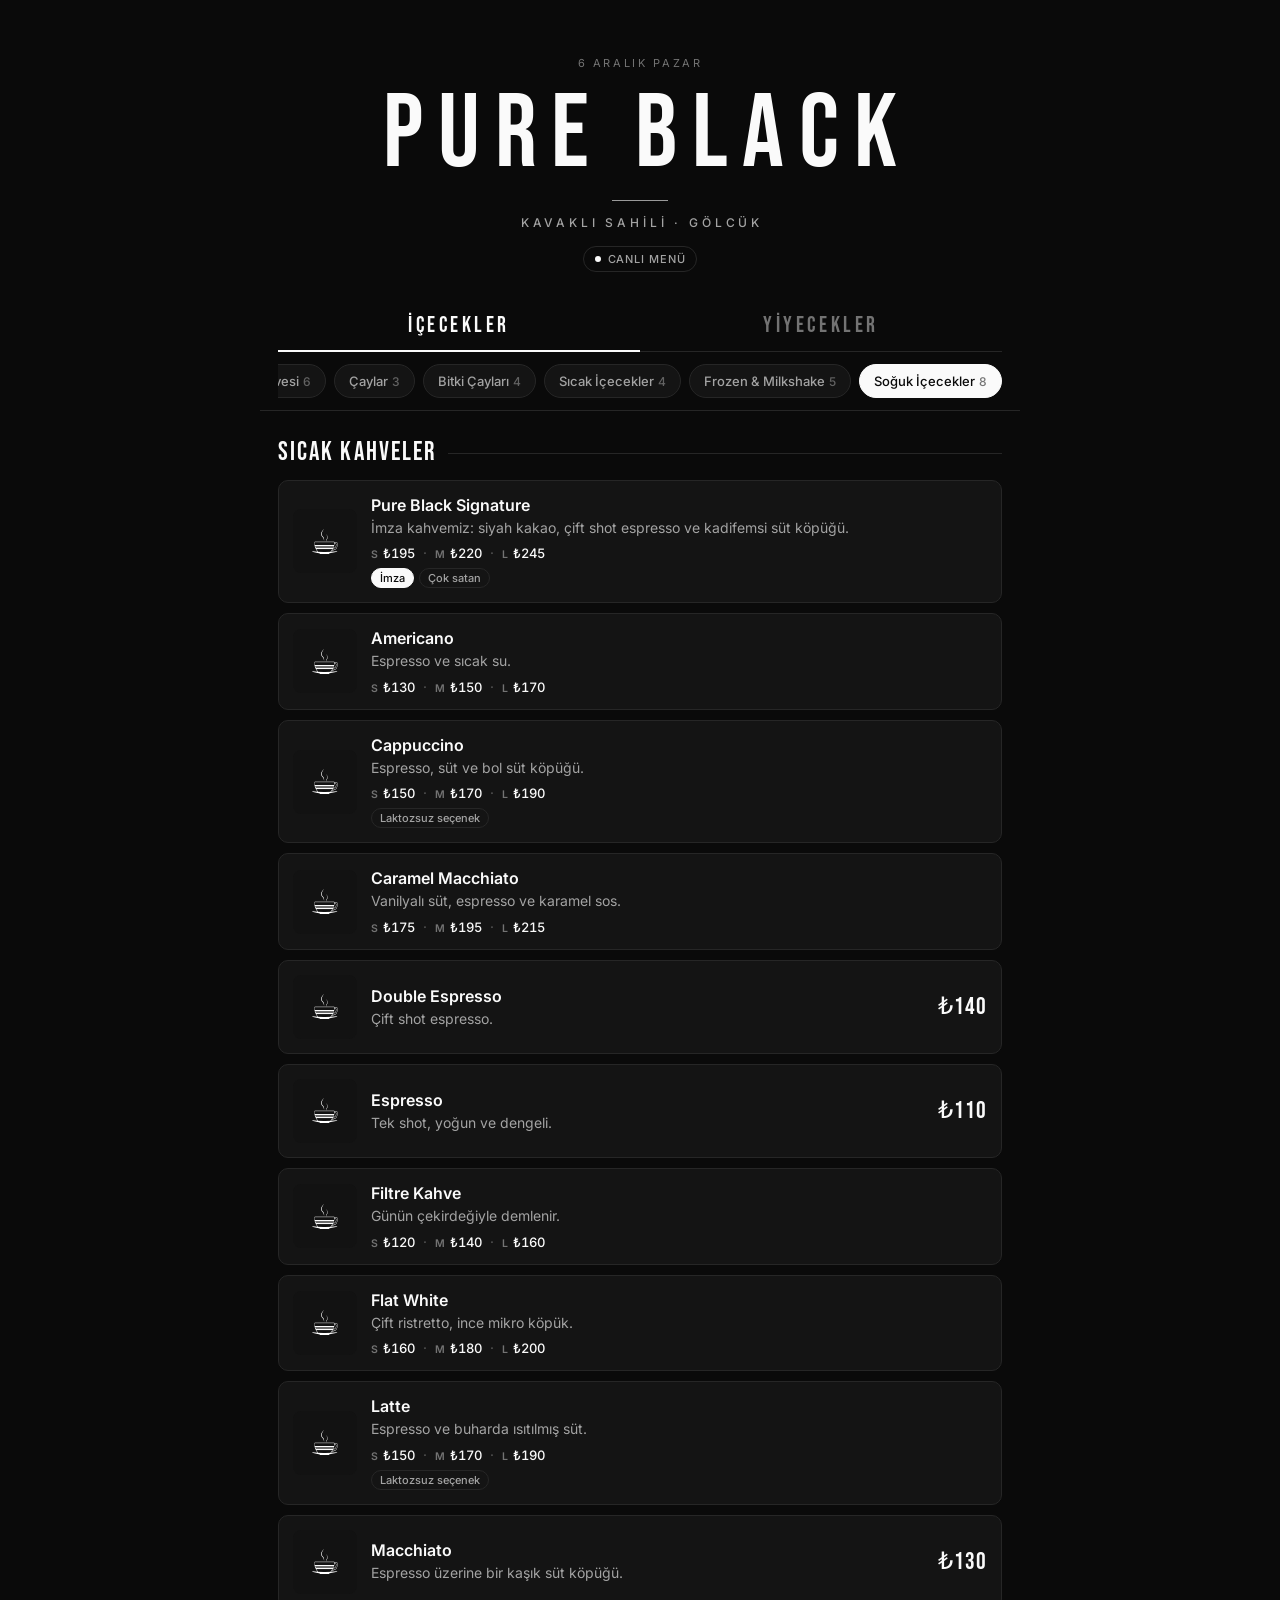
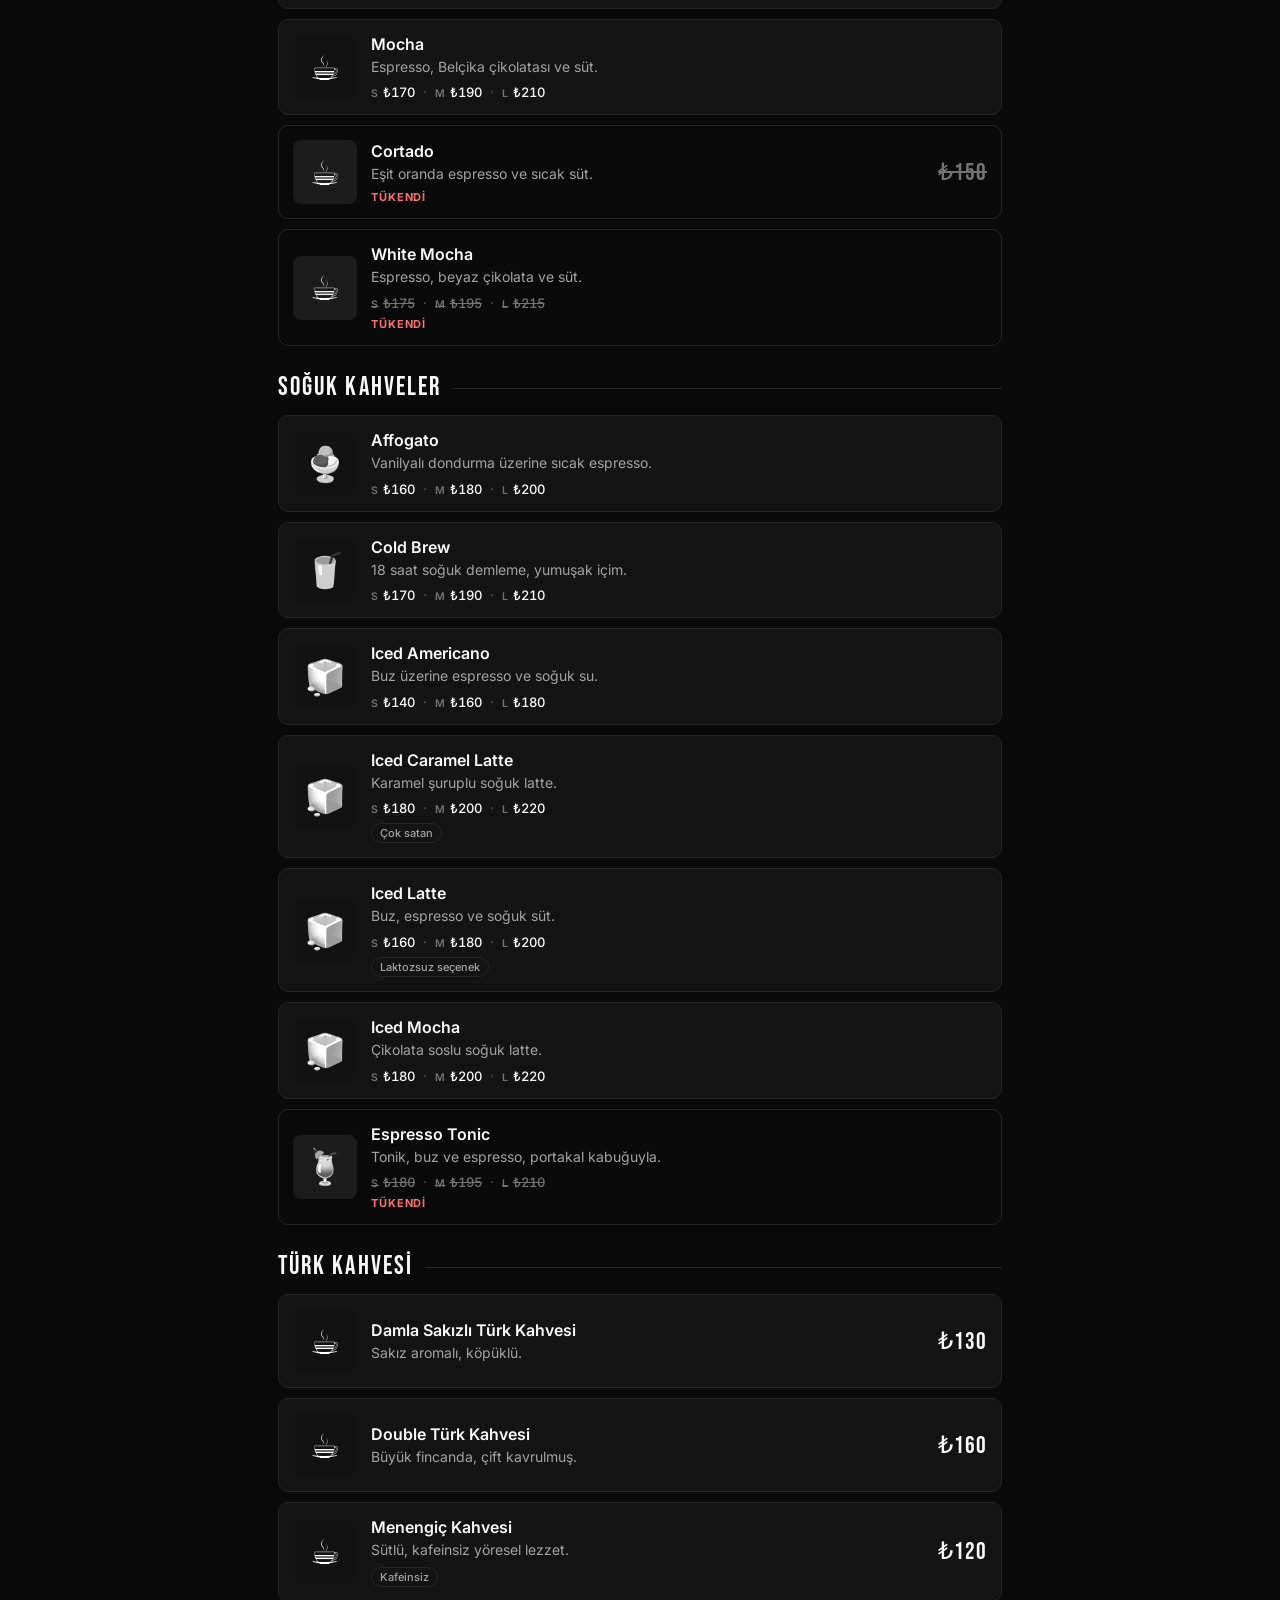
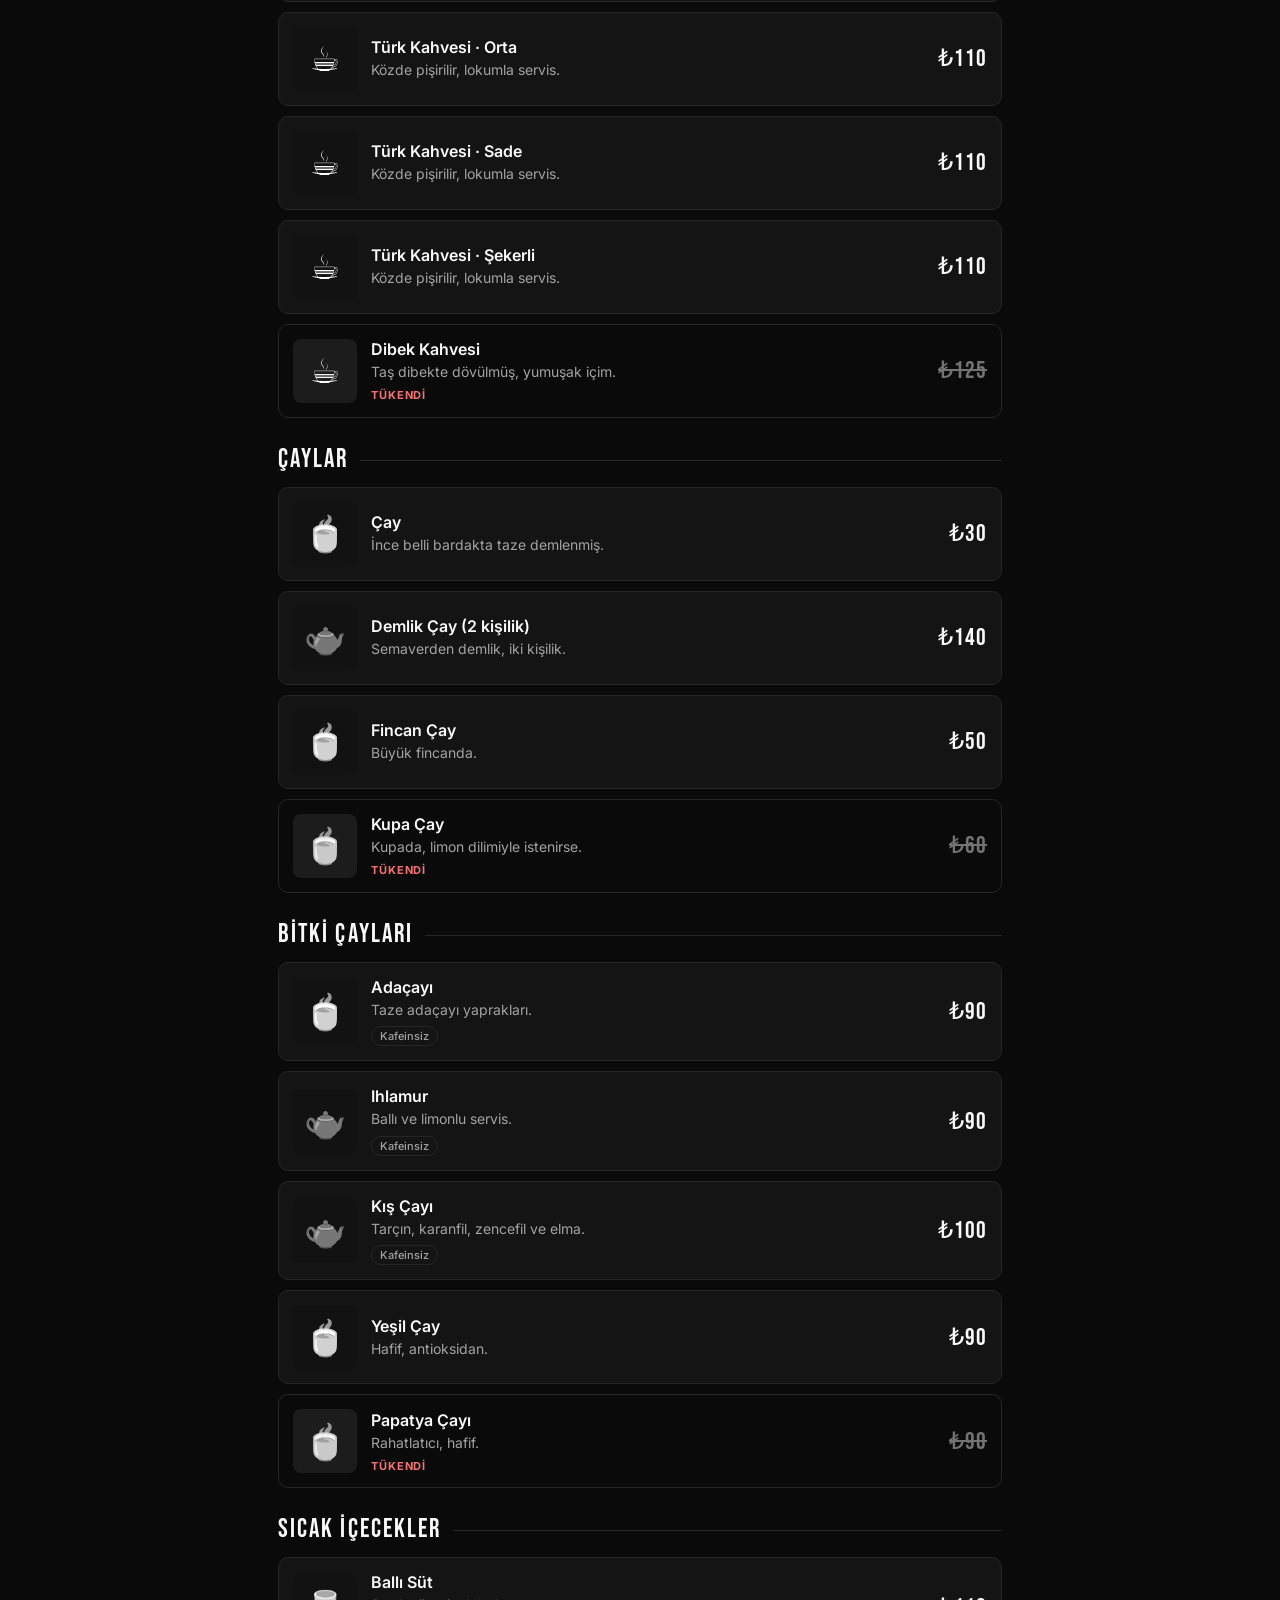
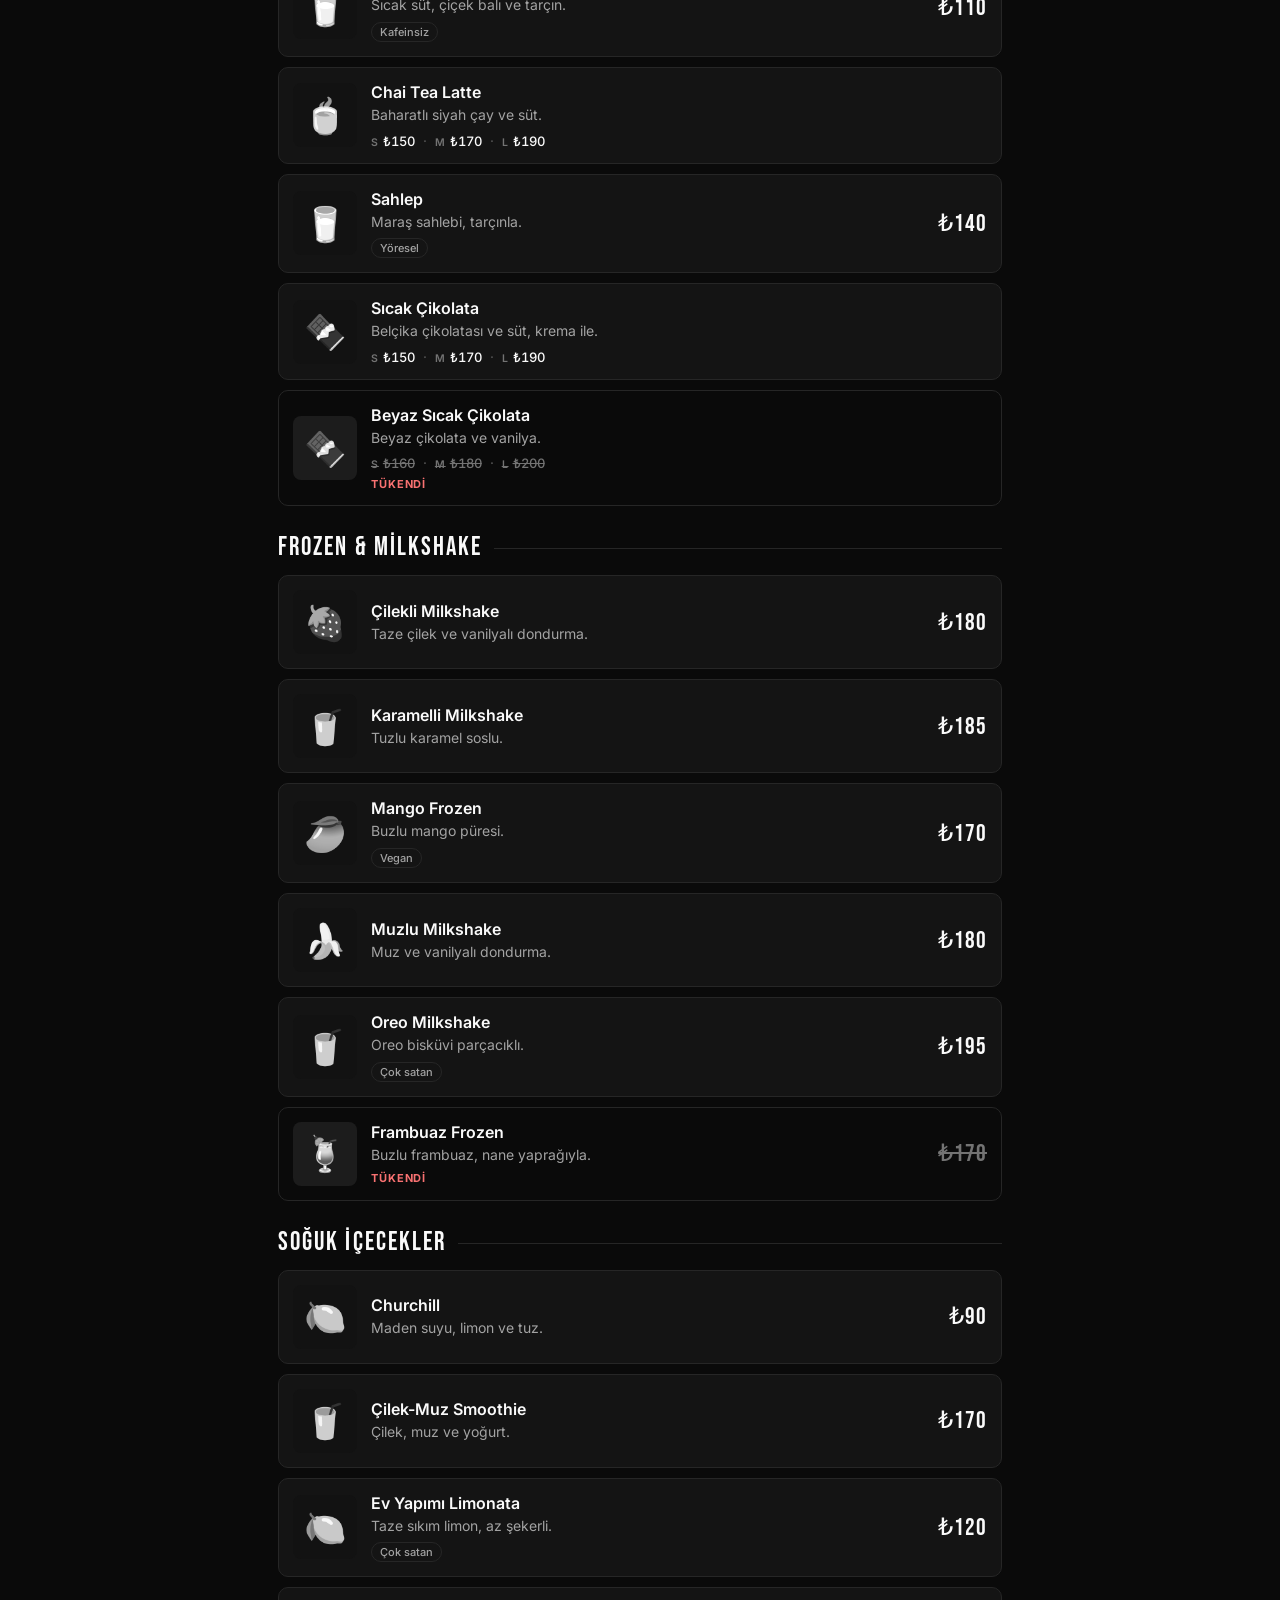
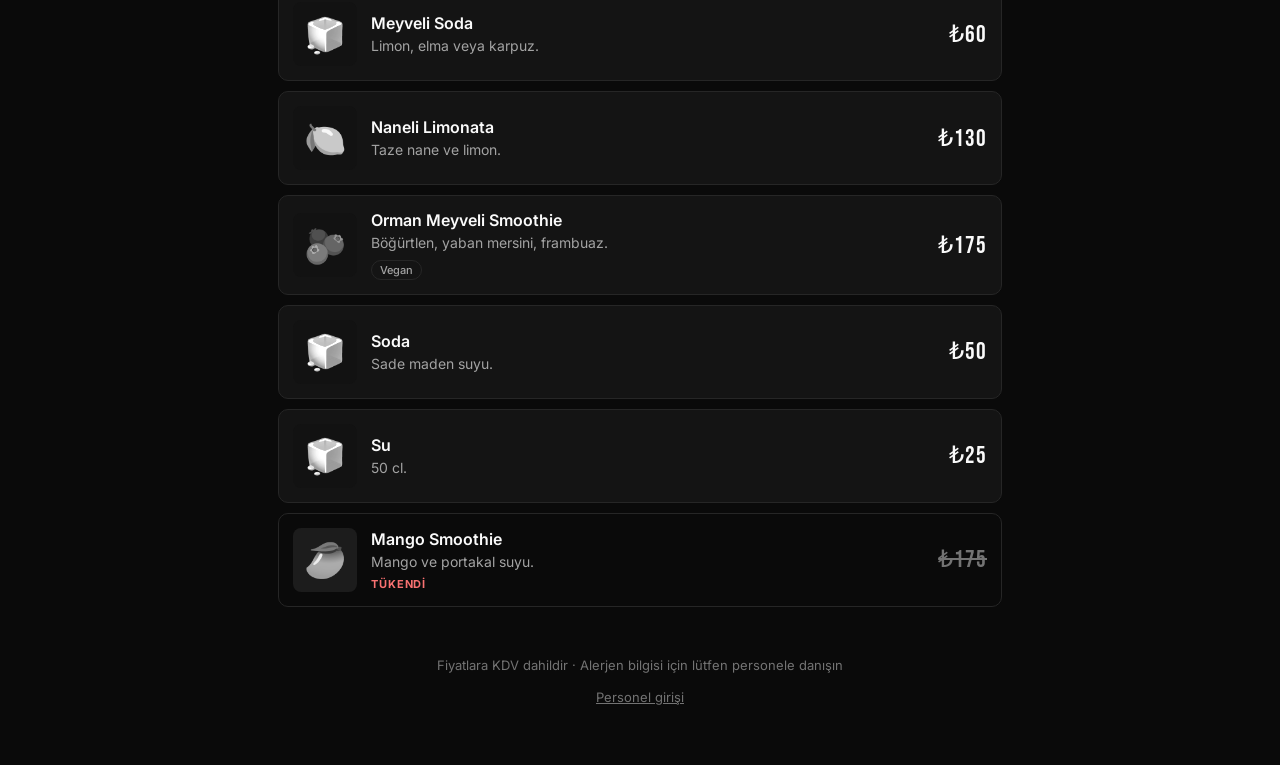
==== index.html @ 977929d8 "Pure Black canlı QR menü: içecek + yiyecek menüsü, sekme yönetimi - Pure Black (Kavaklı Sahili, Gölc" ====
<!DOCTYPE html>
<html lang="tr">
<head>
  <meta charset="UTF-8" />
  <meta name="viewport" content="width=device-width, initial-scale=1" />
  <meta name="theme-color" content="#0a0a0a" />
  <title>Pure Black · Menü</title>
  <link rel="icon" type="image/svg+xml" href="favicon.svg" />
  <link rel="stylesheet" href="css/style.css" />
</head>
<body class="theme-dark">
  <main class="menu-wrap">
    <header class="hero">
      <div class="date" id="date"></div>
      <h1 id="cafeName">…</h1>
      <div class="rule"></div>
      <p id="tagline"></p>
      <div class="live" id="live">Canlı menü</div>
    </header>

    <div class="menu-nav" id="menuNav">
      <div class="groups" id="groups" role="tablist"></div>
      <nav class="chips" id="chips" aria-label="Alt sekmeler"></nav>
    </div>
    <div id="menu"></div>

    <footer class="foot">
      Fiyatlara KDV dahildir · Alerjen bilgisi için lütfen personele danışın
      <br /><br /><a href="admin.html">Personel girişi</a>
    </footer>
  </main>

  <script type="module" src="js/menu.js"></script>
</body>
</html>
---- css/style.css ----
@import url("https://fonts.googleapis.com/css2?family=Bebas+Neue&family=Inter:wght@400;500;600;700&display=swap");

/* Açık tema (personel paneli varsayılanı) — yalnızca siyah, beyaz, gri */
:root {
  --bg: #ffffff;
  --surface: #ffffff;
  --surface-2: #f5f5f5;
  --hover: #fafafa;
  --text: #0a0a0a;
  --text-2: #525252;
  --muted: #737373;
  --line: #e5e5e5;
  --line-strong: #a3a3a3;
  --invert-bg: #0a0a0a;
  --invert-text: #ffffff;
  --invert-hover: #262626;
  --field-bg: #ffffff;
  /* Tek renk istisnası: aktif / pasif durumu */
  --ok: #15803d;
  --no: #b91c1c;
  --radius: 10px;
  --shadow: none;
  --display: "Bebas Neue", "Archivo Black", Impact, sans-serif;
  --sans: "Inter", system-ui, -apple-system, sans-serif;
}
/* Koyu tema (müşteri menüsü) */
.theme-dark {
  --bg: #0a0a0a;
  --surface: #141414;
  --surface-2: #1c1c1c;
  --hover: #1a1a1a;
  --text: #fafafa;
  --text-2: #a3a3a3;
  --muted: #737373;
  --line: #262626;
  --line-strong: #525252;
  --invert-bg: #fafafa;
  --invert-text: #0a0a0a;
  --invert-hover: #e5e5e5;
  --field-bg: #141414;
  --ok: #4ade80;
  --no: #f87171;
  color-scheme: dark;
}
* { box-sizing: border-box; }
html, body { margin: 0; }
body {
  font-family: var(--sans);
  background: var(--bg);
  color: var(--text);
  -webkit-font-smoothing: antialiased;
}
button, input, select, textarea { font: inherit; color: inherit; }
button { cursor: pointer; }
a { color: inherit; }
.hidden { display: none !important; }

/* ================================================================ */
/*  MÜŞTERİ MENÜSÜ                                                   */
/* ================================================================ */
.menu-wrap { max-width: 760px; margin: 0 auto; padding: 0 18px 60px; }

.hero { text-align: center; padding: 56px 0 26px; }
.hero .date { font-size: 11px; letter-spacing: .24em; text-transform: uppercase; color: var(--muted); }
.hero h1 {
  font-family: var(--display); font-weight: 400; text-transform: uppercase;
  font-size: clamp(56px, 16vw, 104px); line-height: .9; margin: 18px 0 0;
  letter-spacing: .14em; padding-left: .14em; /* harf aralığını ortala */
}
.hero .rule { width: 56px; height: 1px; background: var(--text); margin: 18px auto 14px; opacity: .6; }
.hero p {
  margin: 0; color: var(--text-2); text-transform: uppercase;
  font-size: 12px; font-weight: 500; letter-spacing: .32em; padding-left: .32em;
}
.live {
  display: inline-flex; align-items: center; gap: 7px; margin-top: 16px;
  font-size: 11px; font-weight: 500; color: var(--text-2); letter-spacing: .08em; text-transform: uppercase;
  border: 1px solid var(--line); padding: 5px 11px; border-radius: 99px;
}
.live::before {
  content: ""; width: 6px; height: 6px; border-radius: 50%; background: var(--text);
  animation: pulse 1.8s infinite;
}
@keyframes pulse { 0%,100% { opacity: 1 } 50% { opacity: .3 } }

/* Ana sekmeler + alt sekme çipleri (birlikte yapışkan) */
.menu-nav {
  position: sticky; top: 0; z-index: 5;
  margin: 0 -18px; padding: 0 18px;
  background: var(--bg); border-bottom: 1px solid var(--line);
}
.groups { display: grid; grid-auto-flow: column; grid-auto-columns: 1fr; border-bottom: 1px solid var(--line); }
.grp {
  background: none; border: 0; padding: 14px 0 11px; color: var(--muted);
  font-family: var(--display); font-size: 22px; letter-spacing: .16em; text-transform: uppercase;
  border-bottom: 2px solid transparent; margin-bottom: -1px; transition: color .15s, border-color .15s;
}
.grp:hover { color: var(--text-2); }
.grp.on { color: var(--text); border-bottom-color: var(--text); }
.chips {
  position: relative;
  display: flex; gap: 8px; overflow-x: auto; padding: 12px 0;
  scrollbar-width: none;
}
.chips::-webkit-scrollbar { display: none; }
.chip {
  flex: none; border: 1px solid var(--line); background: var(--surface); color: var(--text-2);
  padding: 8px 14px; border-radius: 99px; font-size: 13px; font-weight: 500; white-space: nowrap;
  transition: .15s;
}
.chip:hover { border-color: var(--line-strong); color: var(--text); }
.chip.on { background: var(--invert-bg); color: var(--invert-text); border-color: var(--invert-bg); }
.chip .n { opacity: .55; margin-left: 4px; font-size: 12px; }

.section { margin-top: 26px; }
.section h2 {
  font-family: var(--display); font-weight: 400; font-size: 26px; margin: 0 0 12px;
  letter-spacing: .08em; text-transform: uppercase;
  display: flex; align-items: baseline; gap: 12px;
}
.section h2::after { content: ""; flex: 1; border-bottom: 1px solid var(--line); transform: translateY(-6px); }

.card {
  display: grid; grid-template-columns: 64px 1fr auto; gap: 14px; align-items: center;
  background: var(--surface); border: 1px solid var(--line); border-radius: var(--radius);
  padding: 14px; margin-bottom: 10px; box-shadow: var(--shadow);
  animation: rise .35s ease both;
}
@keyframes rise { from { opacity: 0; transform: translateY(6px) } to { opacity: 1; transform: none } }
.thumb {
  width: 64px; height: 64px; border-radius: 8px; background: var(--surface-2);
  display: grid; place-items: center; font-size: 34px; overflow: hidden;
}
.thumb img { width: 100%; height: 100%; object-fit: cover; }
/* Emojiler tek renk; fotoğraflar renkli kalır */
.thumb:not(:has(img)) { filter: grayscale(1) contrast(1.1); }
.card h3 { margin: 0 0 3px; font-size: 16px; font-weight: 600; }
.card p { margin: 0; color: var(--text-2); font-size: 14px; line-height: 1.4; }
.sizes {
  display: flex; flex-wrap: wrap; align-items: baseline; gap: 4px 8px; margin-top: 8px;
  font-size: 13px; font-weight: 500; font-variant-numeric: tabular-nums; color: var(--text);
}
.sizes b { font-weight: 600; font-size: 10.5px; letter-spacing: .08em; color: var(--muted); margin-right: 4px; }
.sizes i { font-style: normal; color: var(--line-strong); }
.card.has-sizes { grid-template-columns: 64px 1fr; }
.card.out .sizes span { text-decoration: line-through; color: var(--muted); }
.price { font-family: var(--display); font-weight: 400; font-size: 24px; letter-spacing: .04em; white-space: nowrap; }
.tags { display: flex; flex-wrap: wrap; gap: 5px; margin-top: 7px; }
.tag {
  font-size: 11px; font-weight: 500; padding: 2px 8px; border-radius: 99px;
  border: 1px solid var(--line); color: var(--text-2);
}
.tag.new { background: var(--invert-bg); color: var(--invert-text); border-color: var(--invert-bg); }
.tag.fresh { border-color: var(--line-strong); color: var(--text); }

.card.out { opacity: .5; box-shadow: none; background: transparent; }
.card.out .thumb { filter: grayscale(1); }
.card.out .price { text-decoration: line-through; color: var(--muted); }
.soldout {
  font-size: 11px; font-weight: 700; letter-spacing: .08em; text-transform: uppercase;
  color: var(--no); margin-top: 6px;
}

.empty { text-align: center; color: var(--muted); padding: 60px 0; }
.empty .big { font-size: 48px; }
.foot { text-align: center; margin-top: 50px; font-size: 13px; color: var(--muted); }
.foot a { color: var(--muted); }

.flash { animation: flash 1.2s ease; }
@keyframes flash { 0% { box-shadow: 0 0 0 2px var(--text) } 100% { box-shadow: 0 0 0 2px transparent } }

/* ================================================================ */
/*  PERSONEL PANELİ                                                  */
/* ================================================================ */
.admin { max-width: 1040px; margin: 0 auto; padding: 0 20px 80px; }

.topbar {
  display: flex; align-items: center; gap: 12px; padding: 18px 0; flex-wrap: wrap;
}
.topbar .brand { font-family: var(--display); font-weight: 400; font-size: 28px; letter-spacing: .1em; text-transform: uppercase; line-height: 1; }
.topbar .sub { color: var(--muted); font-size: 13px; }
.topbar .sp { flex: 1; }
.mode {
  font-size: 11px; font-weight: 700; letter-spacing: .06em; text-transform: uppercase;
  padding: 4px 9px; border-radius: 6px; background: var(--surface-2); color: var(--text-2); border: 1px solid var(--line);
}
.mode.live { background: var(--invert-bg); color: var(--invert-text); border-color: var(--invert-bg); }

.btn {
  border: 1px solid var(--line); background: var(--surface); border-radius: 8px;
  padding: 9px 14px; font-weight: 500; font-size: 14px; display: inline-flex; align-items: center; gap: 6px;
  text-decoration: none; transition: .15s; white-space: nowrap;
}
.btn:hover { border-color: var(--text); }
.btn.primary { background: var(--invert-bg); color: var(--invert-text); border-color: var(--invert-bg); }
.btn.primary:hover { background: var(--invert-hover); border-color: var(--invert-hover); }
.btn.danger { color: var(--no); }
.btn.danger:hover { border-color: var(--no); }
.btn.ghost { border-color: transparent; background: transparent; }
.btn.sm { padding: 6px 10px; font-size: 13px; }

.stats { display: grid; grid-template-columns: repeat(4, 1fr); gap: 12px; margin: 6px 0 18px; }
.stat { background: var(--surface); border: 1px solid var(--line); border-radius: var(--radius); padding: 14px 16px; }
.stat .v { font-family: var(--display); font-size: 40px; font-weight: 400; line-height: 1; letter-spacing: .02em; }
.stat .l { color: var(--muted); font-size: 13px; }
.stat.g .v { color: var(--ok); }
.stat.a .v { color: var(--no); }

.toolbar { display: flex; gap: 10px; flex-wrap: wrap; align-items: center; margin-bottom: 10px; }
.search {
  flex: 1; min-width: 200px; border: 1px solid var(--line); background: var(--field-bg);
  border-radius: 8px; padding: 9px 12px;
}
.search:focus, .field input:focus, .field select:focus, .field textarea:focus { outline: 2px solid var(--text); outline-offset: -1px; }
.seg { display: inline-flex; border: 1px solid var(--line); border-radius: 8px; overflow: hidden; background: var(--surface); }
.seg button { border: 0; background: none; padding: 8px 12px; font-size: 14px; }
.seg button.on { background: var(--invert-bg); color: var(--invert-text); }

.cat-filter { display: flex; gap: 6px; align-items: center; overflow-x: auto; padding: 4px 0 12px; scrollbar-width: none; }
.chip-group {
  flex: none; margin-left: 10px; padding-left: 12px; border-left: 1px solid var(--line);
  font-size: 10.5px; font-weight: 700; letter-spacing: .1em; text-transform: uppercase; color: var(--muted);
}
.chip.is-hidden { border-style: dashed; color: var(--muted); }

.list { background: var(--surface); border: 1px solid var(--line); border-radius: var(--radius); overflow: hidden; }
.group-h {
  display: flex; align-items: center; gap: 10px; padding: 10px 16px;
  background: var(--surface-2); border-bottom: 1px solid var(--line);
  font-size: 12px; font-weight: 700; color: var(--text); text-transform: uppercase; letter-spacing: .05em;
}
.group-h .gh-name { flex: 1; min-width: 0; }
.group-h .gh-count { font-weight: 400; white-space: nowrap; }
.group-h .sp { display: none; }
.group-h button { font-size: 12px; text-transform: none; letter-spacing: 0; }
.row {
  display: grid; grid-template-columns: 44px 1fr 90px 64px auto; gap: 14px; align-items: center;
  padding: 10px 16px; border-bottom: 1px solid var(--line); transition: background .2s;
}
.row:last-child { border-bottom: 0; }
.row:hover { background: var(--hover); }
.row.off .info, .row.off .thumb, .row.off .rp { opacity: .45; }
.row .thumb { width: 44px; height: 44px; font-size: 24px; border-radius: 10px; }
.row .name { font-weight: 600; }
.row .meta { font-size: 12.5px; color: var(--muted); }
.row .rp { font-weight: 600; font-variant-numeric: tabular-nums; text-align: right; }
.row .acts { display: flex; gap: 2px; }

/* iOS tarzı anahtar */
.switch { position: relative; width: 52px; height: 30px; flex: none; }
.switch input { opacity: 0; width: 0; height: 0; position: absolute; }
.switch span {
  position: absolute; inset: 0; background: #d4d4d4; border-radius: 99px; transition: .2s; cursor: pointer;
}
.switch span::before {
  content: ""; position: absolute; width: 24px; height: 24px; left: 3px; top: 3px;
  background: #fff; border-radius: 50%; transition: .2s; box-shadow: 0 1px 3px rgba(0,0,0,.2);
}
.switch input:checked + span { background: var(--invert-bg); }
.switch input:checked + span::before { transform: translateX(22px); }
.switch input:focus-visible + span { outline: 2px solid var(--text); outline-offset: 2px; }

/* Modal */
.backdrop {
  position: fixed; inset: 0; background: rgba(0,0,0,.5); z-index: 50;
  display: grid; place-items: center; padding: 16px; animation: fade .15s;
}
@keyframes fade { from { opacity: 0 } }
.modal {
  background: var(--surface); border-radius: 14px; width: 100%; max-width: 520px;
  max-height: 92vh; overflow: auto; padding: 22px; box-shadow: 0 20px 60px rgba(0,0,0,.25);
}
.modal h3 { font-family: var(--display); font-weight: 400; font-size: 30px; letter-spacing: .06em; text-transform: uppercase; margin: 0 0 16px; }
.modal.wide { max-width: 640px; }
.modal-sub { margin: -10px 0 16px; color: var(--muted); font-size: 13px; }

/* Sekmeler yönetimi */
.tab-list { border: 1px solid var(--line); border-radius: var(--radius); overflow: hidden; }
.tab-group-h {
  display: flex; justify-content: space-between; align-items: center; padding: 8px 12px;
  background: var(--surface-2); border-bottom: 1px solid var(--line);
  font-size: 11px; font-weight: 700; letter-spacing: .1em; text-transform: uppercase;
}
.tab-group-h span { font-weight: 500; letter-spacing: 0; text-transform: none; color: var(--muted); }
.tab-group-h.drop-before { box-shadow: inset 0 -2px 0 var(--text); }
.tab-empty { padding: 14px 12px; font-size: 13px; color: var(--muted); border-bottom: 1px solid var(--line); }
.tab-wrap { border-bottom: 1px solid var(--line); }
.tab-list > .tab-wrap:last-child, .tab-list > .tab-empty:last-child { border-bottom: 0; }
.tab-row { display: flex; align-items: center; gap: 10px; padding: 8px 10px 8px 12px; background: var(--surface); }
.tab-row[draggable="true"] { cursor: grab; }
.tab-row.dragging { opacity: .4; }
.tab-row.drop-before { box-shadow: inset 0 2px 0 var(--text); }
.tab-row.drop-after { box-shadow: inset 0 -2px 0 var(--text); }
.tab-row .grip { color: var(--line-strong); font-size: 12px; letter-spacing: -2px; user-select: none; }
.tab-name { flex: 1; min-width: 0; font-size: 14px; display: flex; align-items: center; gap: 6px; flex-wrap: wrap; }
.tab-name .cnt { color: var(--muted); }
.tab-row.is-hidden .tab-name b, .tab-row.is-hidden .cnt { color: var(--muted); }
.tab-name .ren { flex: 1; min-width: 120px; border: 1px solid var(--text); border-radius: 6px; padding: 6px 8px; background: var(--field-bg); }
.tab-row select { border: 1px solid var(--line); border-radius: 6px; padding: 5px 6px; font-size: 12.5px; background: var(--field-bg); }
.tab-acts { display: flex; gap: 2px; }
.ib {
  width: 30px; height: 30px; border-radius: 6px; border: 1px solid transparent; background: none;
  display: grid; place-items: center; font-size: 14px; color: var(--text);
}
.ib:hover:not(:disabled) { border-color: var(--line); background: var(--surface-2); }
.ib:disabled { opacity: .25; cursor: default; }
.ib.emo { filter: grayscale(1); }
.ib.off { opacity: .35; }
.badge {
  display: inline-block; font-size: 10px; font-weight: 700; letter-spacing: .06em; text-transform: uppercase;
  padding: 1px 6px; border-radius: 4px; border: 1px solid var(--line-strong); color: var(--text-2);
}
.del-panel { padding: 12px 14px 14px 36px; background: var(--surface-2); border-top: 1px dashed var(--line); font-size: 13.5px; }
.del-q { margin-bottom: 8px; }
.radio { display: flex; align-items: center; gap: 8px; flex-wrap: wrap; margin: 6px 0; cursor: pointer; }
.radio.disabled { opacity: .45; cursor: default; }
.radio input { accent-color: var(--text); margin: 0; }
.radio select { border: 1px solid var(--line); border-radius: 6px; padding: 5px 6px; background: var(--field-bg); }
.del-acts { display: flex; gap: 8px; justify-content: flex-end; margin-top: 10px; }
.btn.danger-solid { background: var(--no); border-color: var(--no); color: #fff; }
.btn.danger-solid:hover { filter: brightness(.9); }
.tab-new { display: flex; gap: 8px; margin-top: 12px; }
.tab-new input { flex: 1; border: 1px dashed var(--line-strong); border-radius: 8px; padding: 10px 12px; background: var(--field-bg); }
.tab-new input:focus { outline: 2px solid var(--text); outline-offset: -1px; border-style: solid; }
.tab-new select { border: 1px solid var(--line); border-radius: 8px; padding: 0 8px; background: var(--field-bg); }
.field { display: block; margin-bottom: 12px; }
.field > span { display: block; font-size: 13px; font-weight: 500; color: var(--text-2); margin-bottom: 5px; }
.field input, .field select, .field textarea {
  width: 100%; border: 1px solid var(--line); background: var(--field-bg); border-radius: 8px; padding: 10px 12px;
}
.field textarea { resize: vertical; min-height: 64px; }
.grid2 { display: grid; grid-template-columns: 1fr 1fr; gap: 12px; }
.grid3 { display: grid; grid-template-columns: repeat(3, 1fr); gap: 10px; }
.field.disabled { opacity: .4; }
.emojis { display: flex; flex-wrap: wrap; gap: 6px; }
.emojis button {
  width: 38px; height: 38px; border-radius: 10px; border: 1px solid var(--line); background: var(--surface); font-size: 20px;
  filter: grayscale(1) contrast(1.1);
}
.emojis button.on { border-color: var(--text); background: var(--surface-2); box-shadow: inset 0 0 0 1px var(--text); }
.checks { display: flex; flex-wrap: wrap; gap: 6px; }
.checks label {
  font-size: 13px; border: 1px solid var(--line); border-radius: 99px; padding: 5px 11px; cursor: pointer; background: var(--surface);
}
.checks input { display: none; }
.checks label:has(input:checked) { background: var(--invert-bg); color: var(--invert-text); border-color: var(--invert-bg); }
.inline { display: flex; align-items: center; gap: 10px; font-size: 14px; margin: 8px 0 14px; }
.modal .actions { display: flex; gap: 8px; justify-content: flex-end; margin-top: 18px; }

/* Giriş */
.login {
  max-width: 380px; margin: 12vh auto; background: var(--surface); border: 1px solid var(--line);
  border-radius: 14px; padding: 32px 28px; text-align: center;
}
.logo-mark {
  width: 56px; height: 56px; margin: 0 auto 6px; display: grid; place-items: center;
  background: #000; color: #fff; font-family: var(--display); font-size: 28px; letter-spacing: .02em; padding-top: 3px;
}
.login h1 { font-family: var(--display); font-weight: 400; font-size: 34px; letter-spacing: .08em; text-transform: uppercase; margin: 10px 0 4px; }
.login p { color: var(--muted); margin: 0 0 18px; font-size: 14px; }
.login .field { text-align: left; }
.login .btn { width: 100%; justify-content: center; padding: 12px; }
.err { color: var(--no); font-size: 13px; min-height: 18px; margin: 6px 0; }
.hint { font-size: 12px; color: var(--muted); margin-top: 12px; }

/* Toast */
.toasts { position: fixed; bottom: 20px; left: 50%; transform: translateX(-50%); z-index: 60; display: grid; gap: 8px; }
.toast {
  background: var(--invert-bg); color: var(--invert-text); padding: 10px 16px; border-radius: 8px; font-size: 14px;
  box-shadow: 0 8px 24px rgba(0,0,0,.2); animation: rise .2s; display: flex; gap: 12px; align-items: center;
}
.toast button { background: none; border: 0; color: inherit; font-weight: 700; text-decoration: underline; text-underline-offset: 3px; padding: 0; }

.qr { text-align: center; }
.qr img { width: 220px; height: 220px; border-radius: 8px; background: #fff; padding: 10px; border: 1px solid var(--line); }
.qr code { display: block; margin-top: 10px; font-size: 12px; word-break: break-all; color: var(--text-2); }

@media (max-width: 720px) {
  .tab-row { flex-wrap: wrap; }
  .tab-name { flex-basis: calc(100% - 40px); }
  .tab-row select { margin-left: auto; }
  .del-panel { padding-left: 14px; }
  .stats { grid-template-columns: repeat(2, 1fr); }
  .row { grid-template-columns: 40px 1fr auto; gap: 10px; }
  .row .rp { display: none; }
  .row .acts { grid-column: 2 / 4; justify-content: flex-start; margin-top: -4px; }
  .row .switch { grid-column: 3; grid-row: 1; }
  .card { grid-template-columns: 54px 1fr auto; gap: 12px; }
  .card.has-sizes { grid-template-columns: 54px 1fr; }
  .thumb { width: 54px; height: 54px; font-size: 28px; }
}

/* ================================================================ */
/*  SUNUM EKRANI                                                     */
/* ================================================================ */
.present { display: grid; grid-template-columns: 1fr 420px; height: 100vh; gap: 0; }
.present .pane { position: relative; height: 100vh; }
.present-body { background: #0a0a0a; }
.present iframe { border: 0; width: 100%; height: 100%; background: #fff; }
.present .left { border-right: 1px solid #262626; }
.present .right { display: grid; place-items: center; background: #0a0a0a; }
.present .right iframe { background: #0a0a0a; }
.phone {
  width: 360px; height: min(760px, 88vh); border-radius: 44px; background: #000; padding: 10px;
  border: 1px solid #3f3f3f; box-shadow: 0 0 0 4px #141414, 0 30px 80px rgba(0,0,0,.6);
}
.phone iframe { border-radius: 34px; }
.present .label {
  position: absolute; top: 12px; left: 50%; transform: translateX(-50%); z-index: 2;
  font-size: 11px; font-weight: 700; letter-spacing: .1em; text-transform: uppercase;
  background: #0a0a0a; color: #fafafa; padding: 4px 10px; border-radius: 99px;
}
.present .right .label { background: #fafafa; color: #0a0a0a; }
/* Sol panelin etiketi kendi şeridinde: panelin üst çubuğunu örtmesin */
.present .left { padding-top: 36px; background: #0a0a0a; }
.present .left .label { top: 8px; background: #fafafa; color: #0a0a0a; }
@media (max-width: 900px) { .present { grid-template-columns: 1fr; height: auto; } .present .pane { height: 90vh; } }

@media print {
  body * { visibility: hidden; }
  .qr, .qr * { visibility: visible; }
  .qr { position: fixed; inset: 0; display: grid; place-content: center; }
}
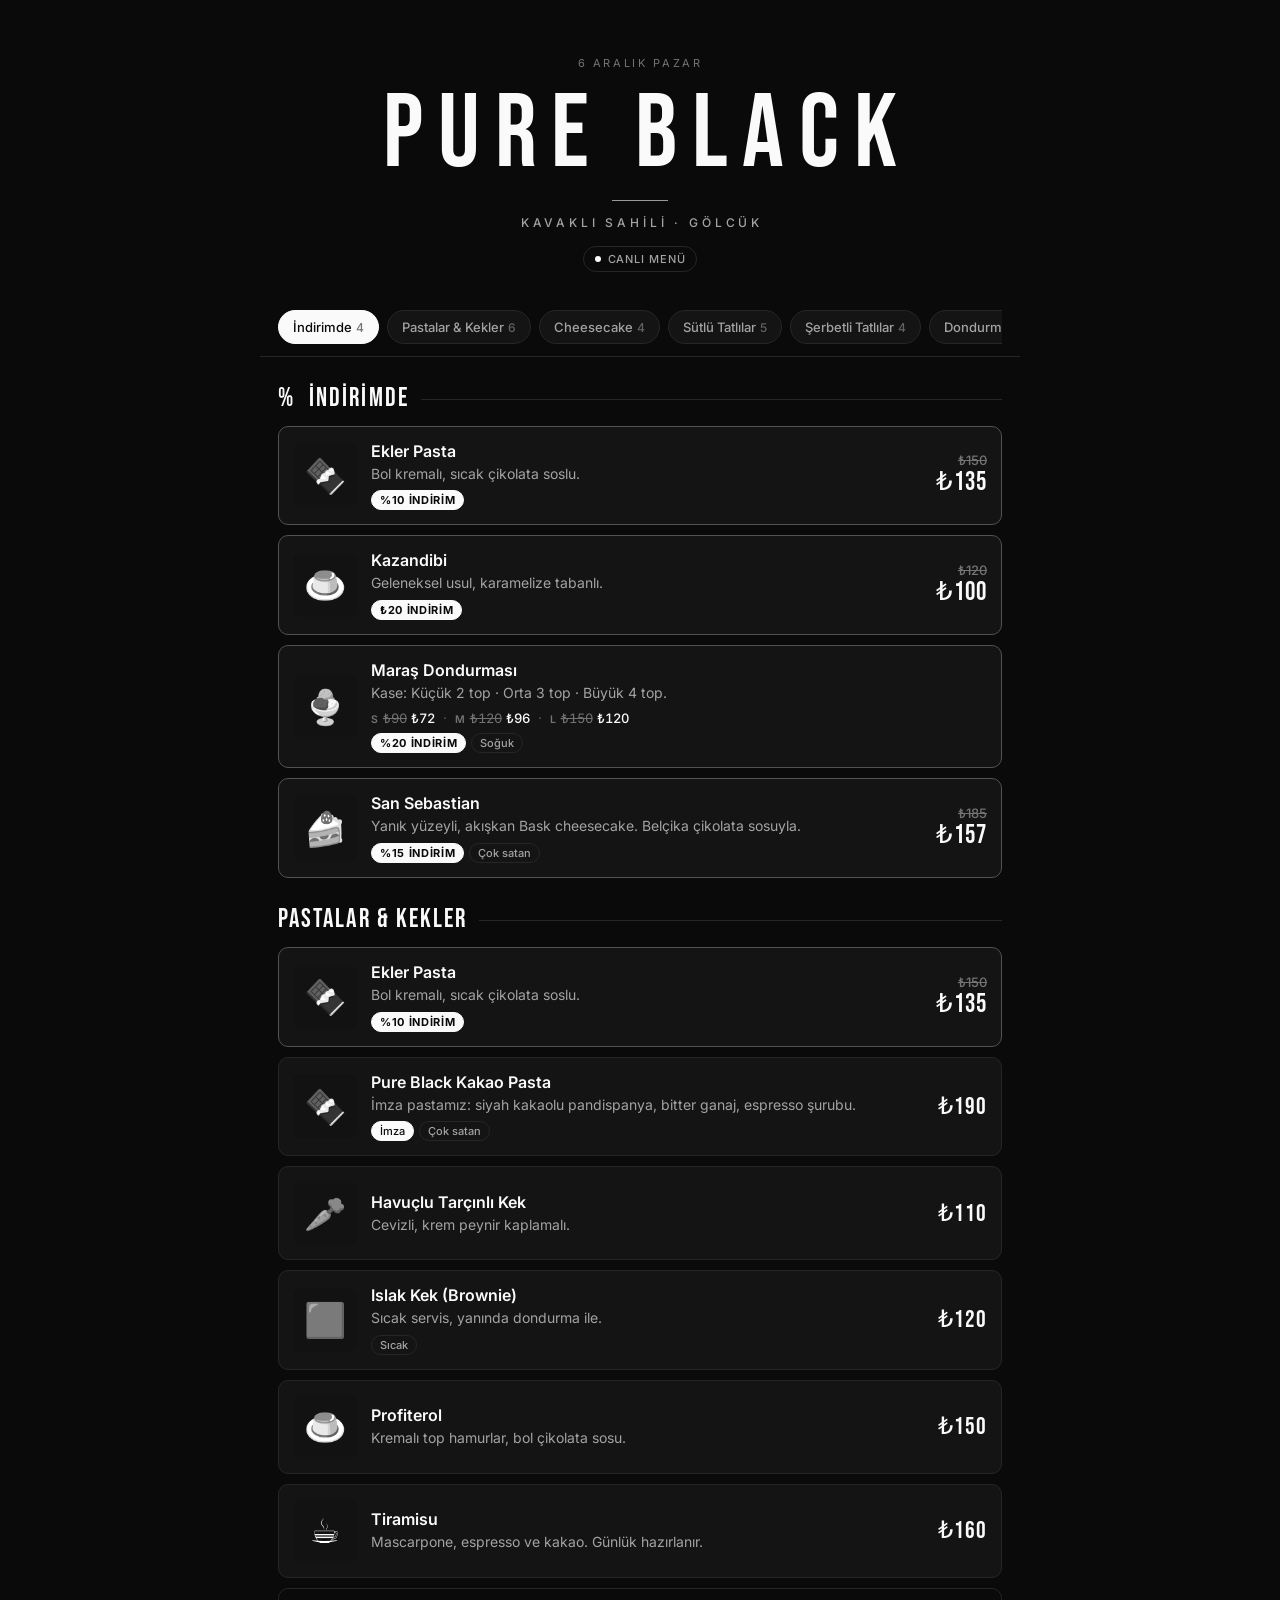
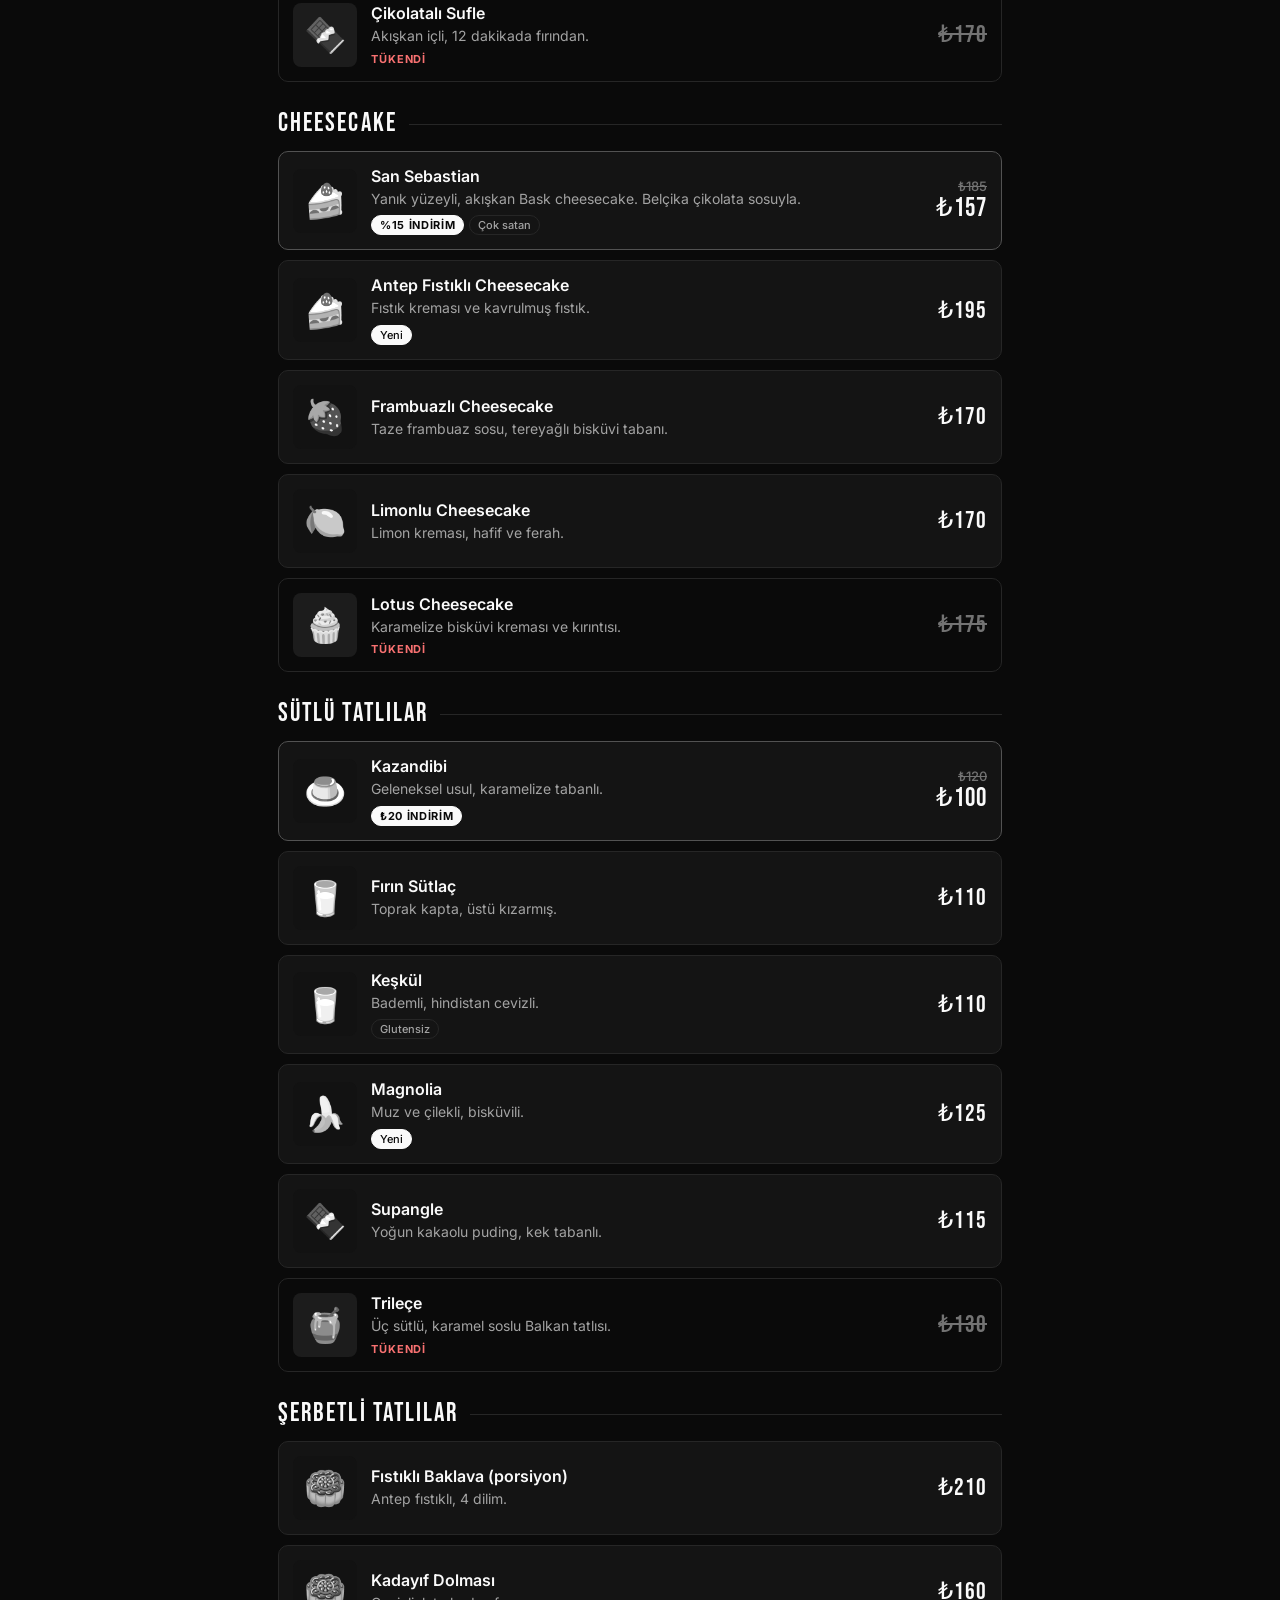
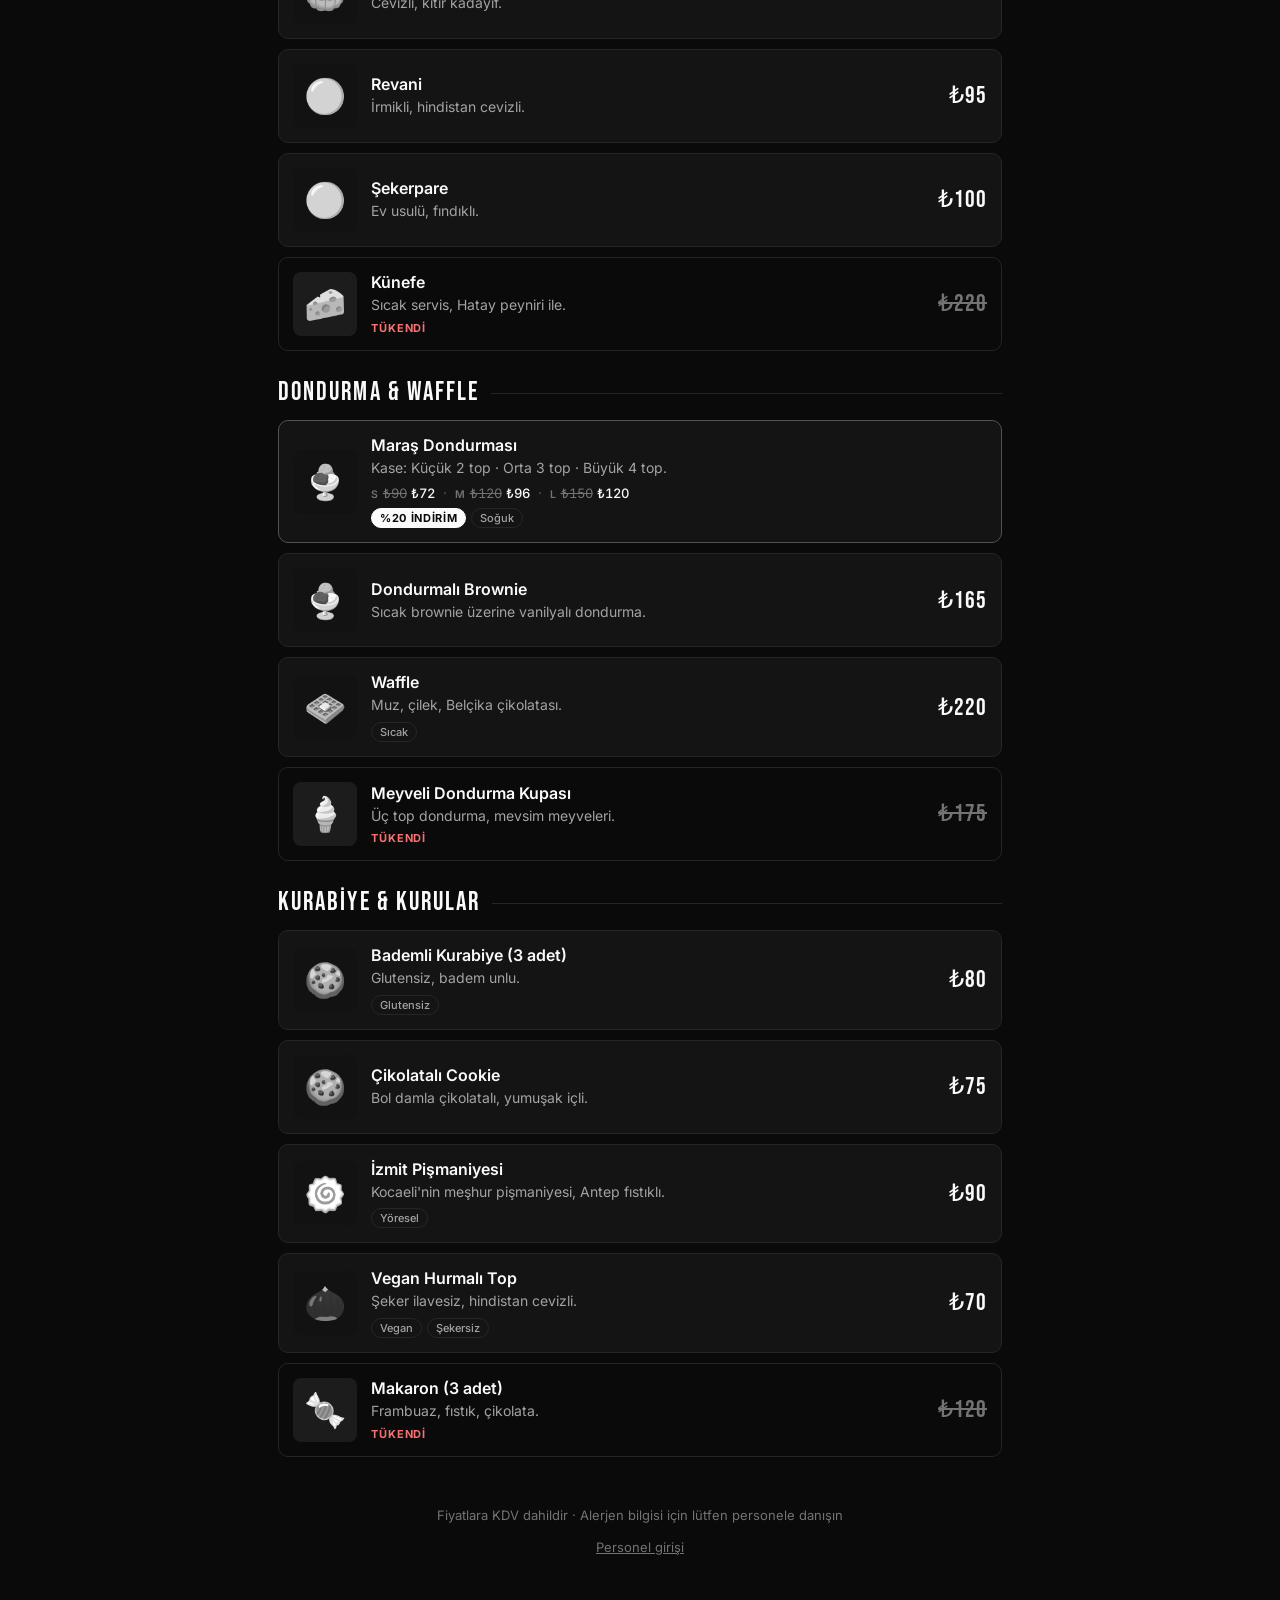
==== commit 20198e13: "Tatlı menüsüne geçiş, ürün indirimleri ve yazdırılabilir indirim afişleri - İçecekler kaldırıldı: me" ====
--- a/index.html
+++ b/index.html
@@ -19,7 +19,6 @@
     </header>
 
     <div class="menu-nav" id="menuNav">
-      <div class="groups" id="groups" role="tablist"></div>
       <nav class="chips" id="chips" aria-label="Alt sekmeler"></nav>
     </div>
     <div id="menu"></div>
--- a/css/style.css
+++ b/css/style.css
@@ -89,14 +89,6 @@
   margin: 0 -18px; padding: 0 18px;
   background: var(--bg); border-bottom: 1px solid var(--line);
 }
-.groups { display: grid; grid-auto-flow: column; grid-auto-columns: 1fr; border-bottom: 1px solid var(--line); }
-.grp {
-  background: none; border: 0; padding: 14px 0 11px; color: var(--muted);
-  font-family: var(--display); font-size: 22px; letter-spacing: .16em; text-transform: uppercase;
-  border-bottom: 2px solid transparent; margin-bottom: -1px; transition: color .15s, border-color .15s;
-}
-.grp:hover { color: var(--text-2); }
-.grp.on { color: var(--text); border-bottom-color: var(--text); }
 .chips {
   position: relative;
   display: flex; gap: 8px; overflow-x: auto; padding: 12px 0;
@@ -152,6 +144,18 @@
 }
 .tag.new { background: var(--invert-bg); color: var(--invert-text); border-color: var(--invert-bg); }
 .tag.fresh { border-color: var(--line-strong); color: var(--text); }
+/* İndirim: siyah-beyaz, büyük harfli, kalın — "Yeni/İmza" etiketlerinden ayrışsın */
+.tag.sale {
+  background: var(--invert-bg); color: var(--invert-text); border-color: var(--invert-bg);
+  font-weight: 700; letter-spacing: .06em; text-transform: uppercase;
+}
+.price.on-sale { display: flex; flex-direction: column; align-items: flex-end; line-height: 1; gap: 3px; }
+.price.on-sale s { font-family: var(--sans); font-size: 13px; font-weight: 500; color: var(--muted); letter-spacing: 0; }
+.price.on-sale .now { font-size: 26px; }
+.sizes.on-sale s { color: var(--muted); font-weight: 400; margin-right: 4px; }
+.card.on-sale { border-color: var(--line-strong); }
+.chip.sale:not(.on) { border-color: var(--text); color: var(--text); font-weight: 600; }
+.sale-section h2::before { content: "%"; margin-right: 2px; }
 
 .card.out { opacity: .5; box-shadow: none; background: transparent; }
 .card.out .thumb { filter: grayscale(1); }
@@ -222,6 +226,7 @@
   font-size: 10.5px; font-weight: 700; letter-spacing: .1em; text-transform: uppercase; color: var(--muted);
 }
 .chip.is-hidden { border-style: dashed; color: var(--muted); }
+.chip.disc-chip:not(.on) { border-color: var(--text); font-weight: 600; }
 
 .list { background: var(--surface); border: 1px solid var(--line); border-radius: var(--radius); overflow: hidden; }
 .group-h {
@@ -244,6 +249,37 @@
 .row .name { font-weight: 600; }
 .row .meta { font-size: 12.5px; color: var(--muted); }
 .row .rp { font-weight: 600; font-variant-numeric: tabular-nums; text-align: right; }
+.row .rp s { display: block; font-size: 11.5px; font-weight: 400; color: var(--muted); }
+.tag.disc {
+  display: inline-block; font-size: 10.5px; font-weight: 700; padding: 1px 6px; border-radius: 4px;
+  background: var(--invert-bg); color: var(--invert-text); border: 0; vertical-align: 1px;
+}
+/* Ürün formu: indirim */
+.disc-row { display: grid; grid-template-columns: 1fr auto auto; gap: 8px; align-items: center; }
+.disc-row input, .disc-row select { width: 100%; border: 1px solid var(--line); background: var(--field-bg); border-radius: 8px; padding: 10px 12px; }
+.disc-row select { width: auto; }
+.disc-row input:focus, .disc-row select:focus { outline: 2px solid var(--text); outline-offset: -1px; }
+.disc-preview { font-size: 13px; color: var(--text-2); margin-top: 6px; min-height: 18px; font-variant-numeric: tabular-nums; }
+.disc-preview s { color: var(--muted); }
+.disc-preview em { font-style: normal; color: var(--muted); }
+.disc-preview.err { color: var(--no); }
+/* Afiş seçimi */
+.banner-pick { border: 1px solid var(--line); border-radius: var(--radius); max-height: 46vh; overflow: auto; }
+.pick { display: grid; grid-template-columns: auto 1fr auto auto; gap: 10px; align-items: center; padding: 10px 12px; border-bottom: 1px solid var(--line); cursor: pointer; font-size: 14px; }
+.pick:last-child { border-bottom: 0; }
+.pick input { accent-color: var(--text); width: 16px; height: 16px; margin: 0; }
+.pick-name { font-weight: 600; }
+.pick-price { font-variant-numeric: tabular-nums; text-align: right; }
+.pick-price s { color: var(--muted); font-weight: 400; margin-right: 4px; }
+.layout-seg { display: grid; grid-template-columns: repeat(3, 1fr); width: 100%; }
+.layout-seg label { position: relative; cursor: pointer; border-right: 1px solid var(--line); }
+.layout-seg label:last-child { border-right: 0; }
+.layout-seg input { position: absolute; opacity: 0; }
+.layout-seg span { display: flex; flex-direction: column; align-items: center; padding: 10px 6px; font-size: 13.5px; font-weight: 600; }
+.layout-seg small { font-weight: 400; font-size: 11.5px; color: var(--muted); }
+.layout-seg input:checked + span { background: var(--invert-bg); color: var(--invert-text); }
+.layout-seg input:checked + span small { color: inherit; opacity: .7; }
+.layout-seg input:focus-visible + span { outline: 2px solid var(--text); outline-offset: -3px; }
 .row .acts { display: flex; gap: 2px; }
 
 /* iOS tarzı anahtar */
@@ -330,6 +366,9 @@
 }
 .field textarea { resize: vertical; min-height: 64px; }
 .grid2 { display: grid; grid-template-columns: 1fr 1fr; gap: 12px; }
+.field select { appearance: auto; }
+.new-cat { display: grid; grid-template-columns: 2fr 1fr; gap: 12px; padding: 12px 12px 0; margin: -4px 0 12px; border: 1px dashed var(--line-strong); border-radius: 8px; }
+.new-cat.hidden { display: none; }
 .grid3 { display: grid; grid-template-columns: repeat(3, 1fr); gap: 10px; }
 .field.disabled { opacity: .4; }
 .emojis { display: flex; flex-wrap: wrap; gap: 6px; }
@@ -375,6 +414,10 @@
 .qr img { width: 220px; height: 220px; border-radius: 8px; background: #fff; padding: 10px; border: 1px solid var(--line); }
 .qr code { display: block; margin-top: 10px; font-size: 12px; word-break: break-all; color: var(--text-2); }
 
+@media (max-width: 520px) {
+  /* Ürün formu: kategori/fiyat ve yeni kategori alanları alt alta */
+  .grid2, .new-cat { grid-template-columns: 1fr; }
+}
 @media (max-width: 720px) {
   .tab-row { flex-wrap: wrap; }
   .tab-name { flex-basis: calc(100% - 40px); }
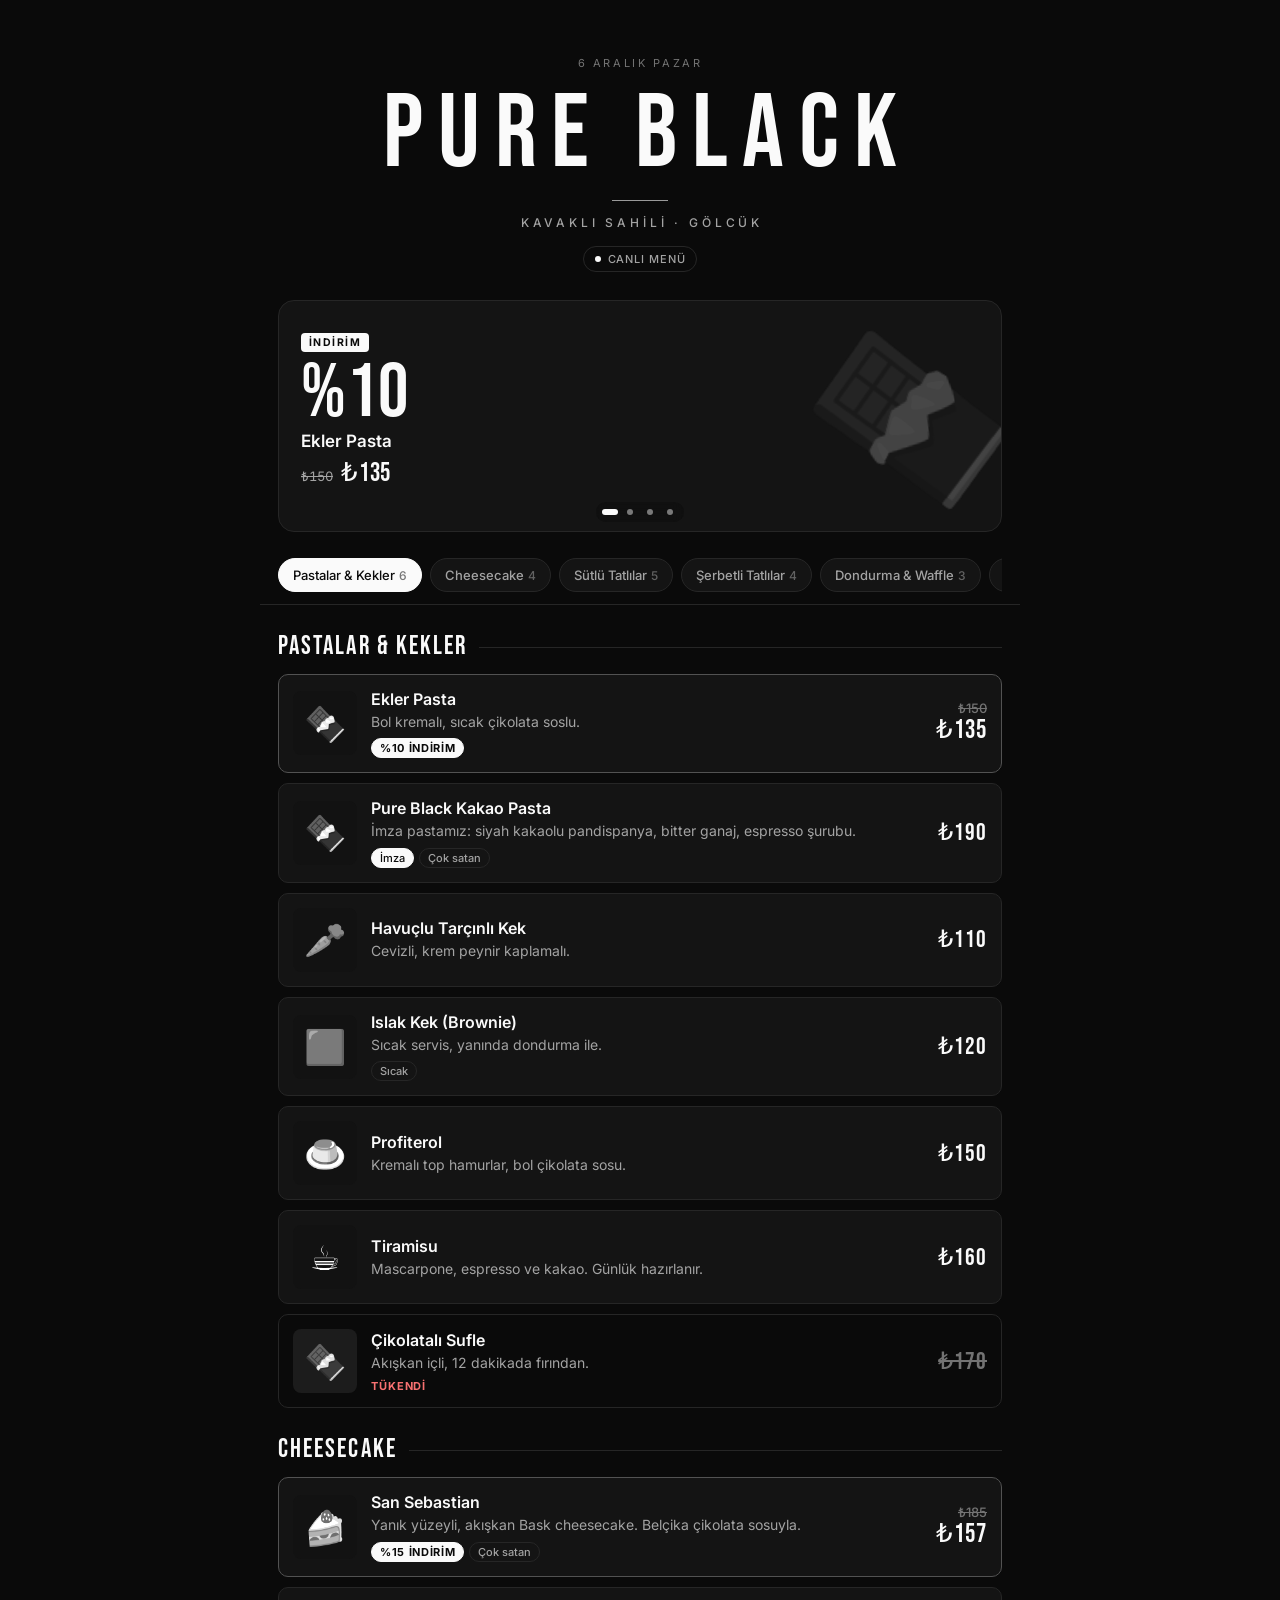
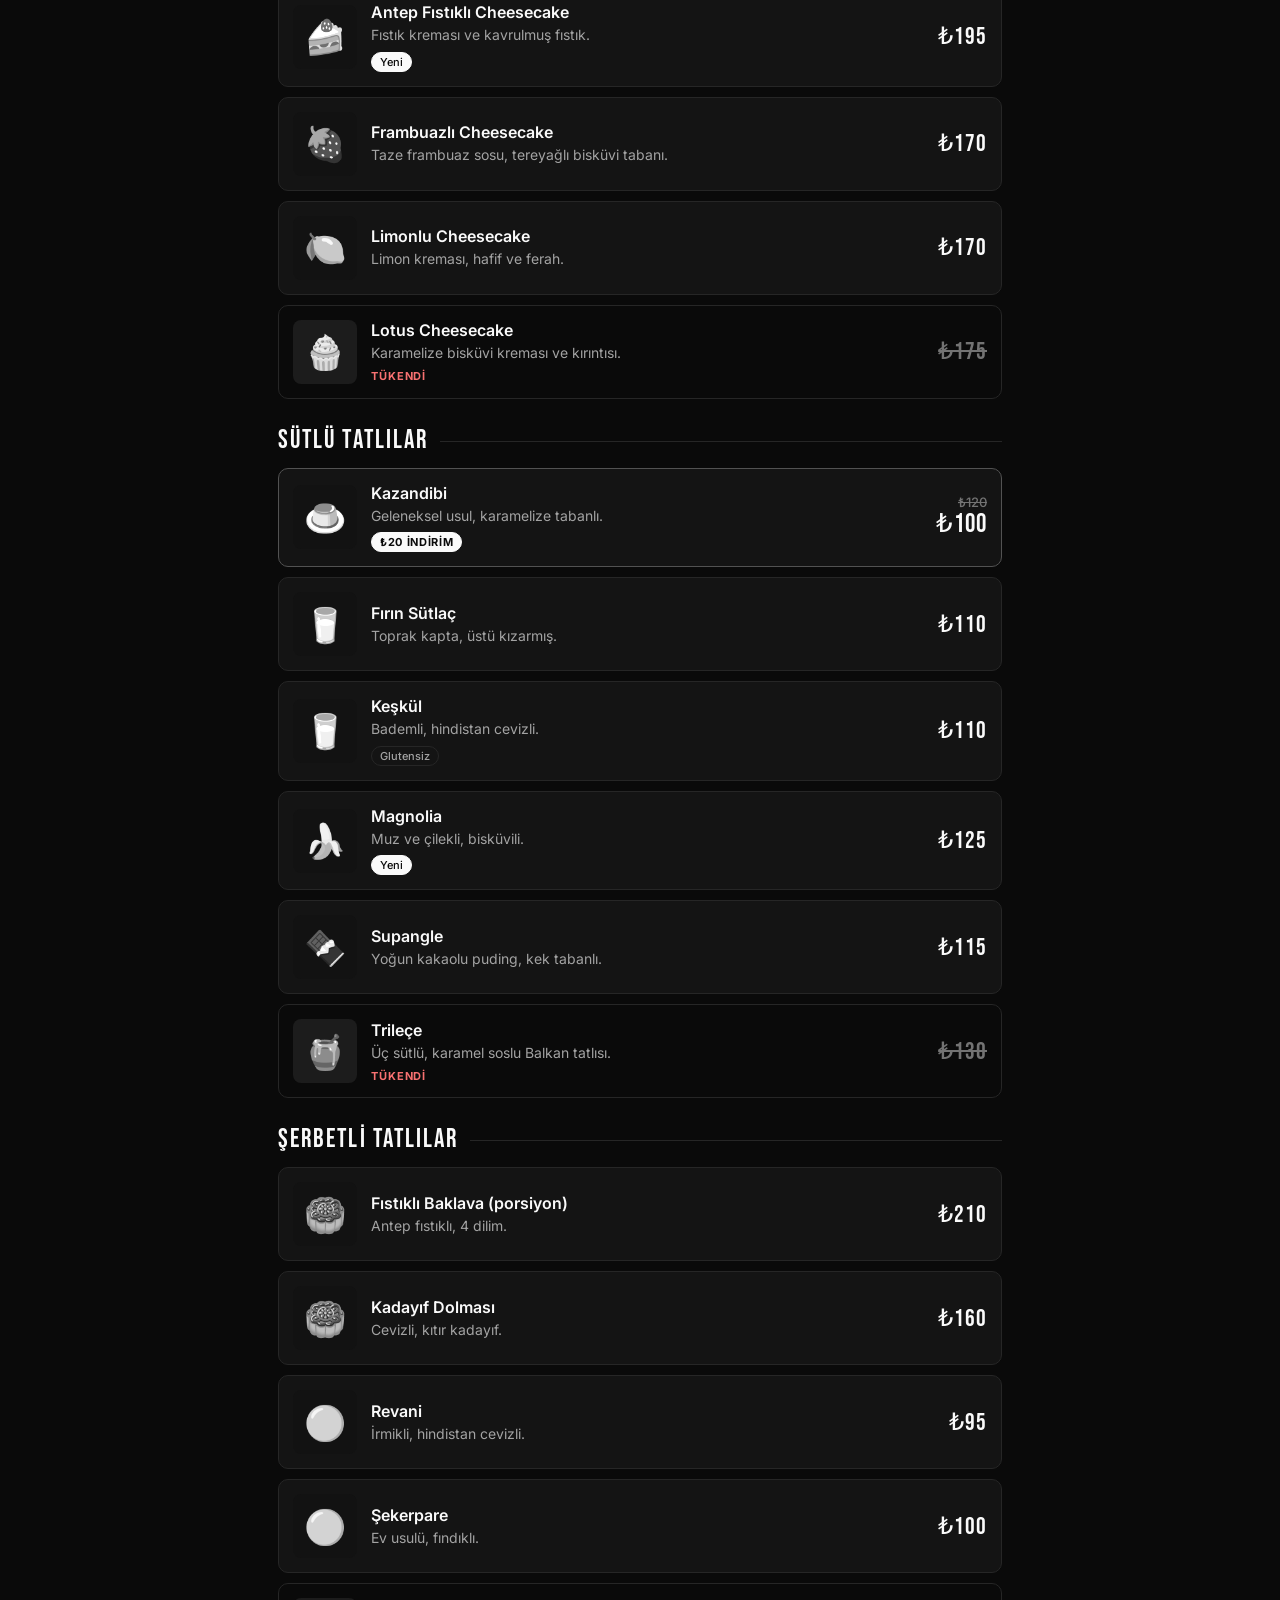
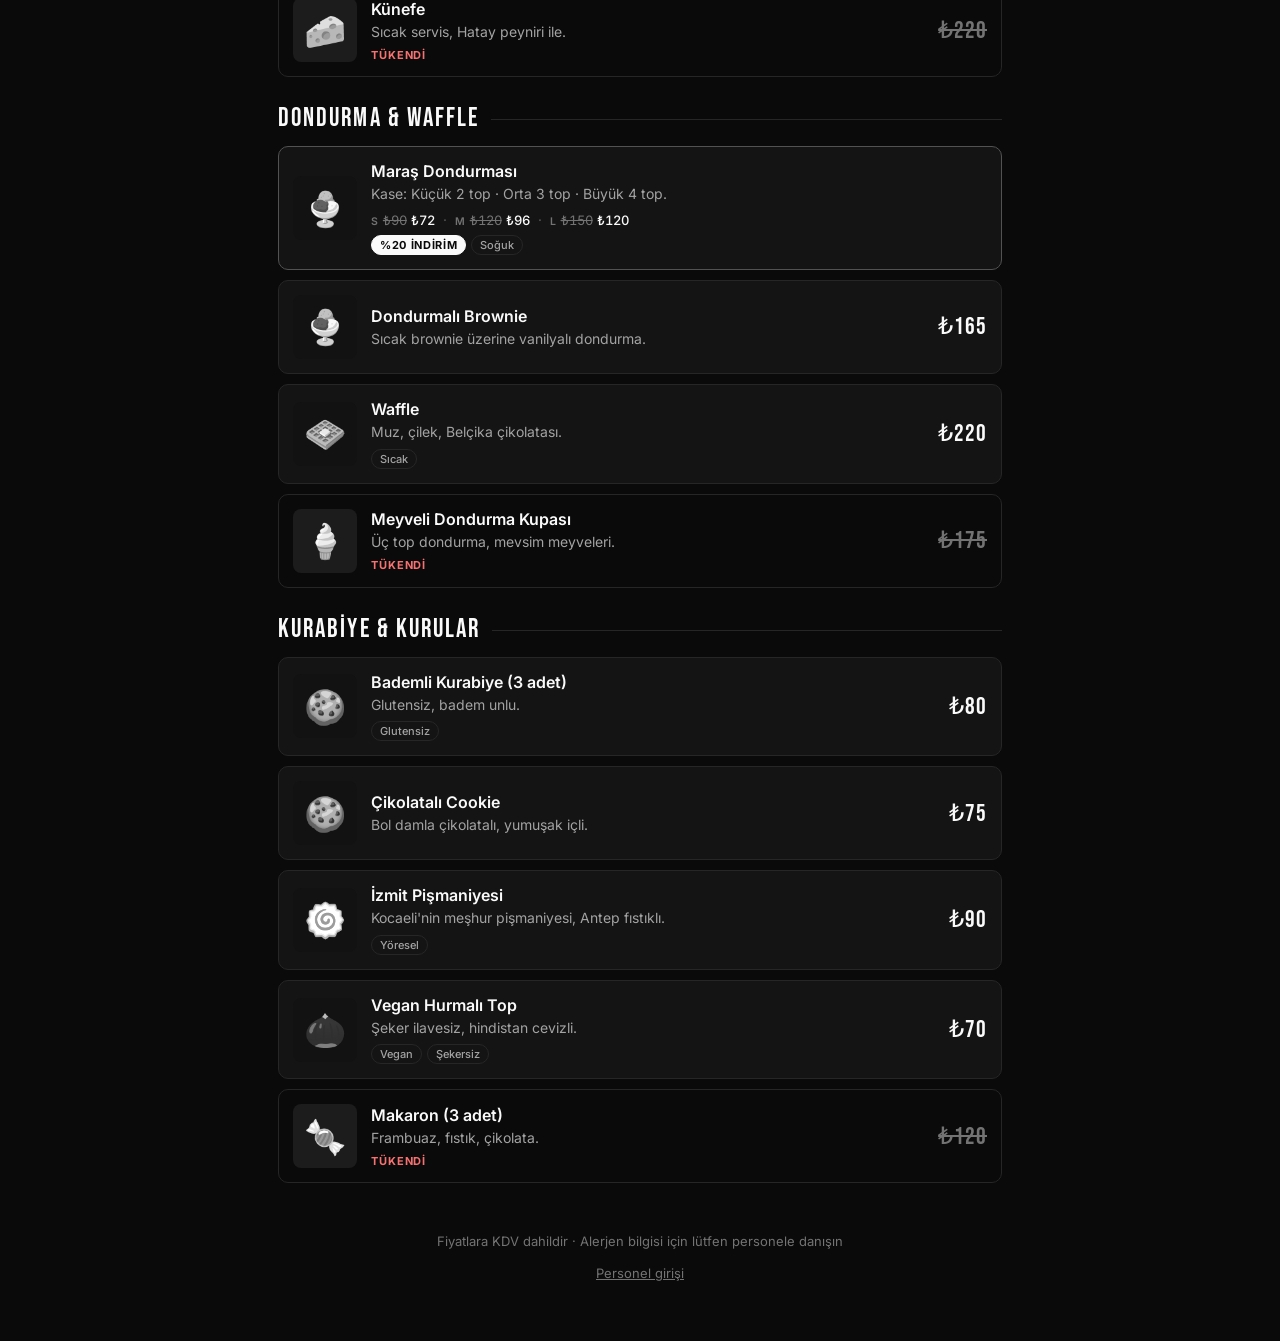
==== commit 1e6d4692: "İndirim vitrini: başlığın altında kayan banner - "İndirimde" sekmesi/bölümü kaldırıldı; indirimdeki " ====
--- a/index.html
+++ b/index.html
@@ -18,6 +18,8 @@
       <div class="live" id="live">Canlı menü</div>
     </header>
 
+    <section class="promo" id="promo" hidden aria-label="İndirimdeki tatlılar"></section>
+
     <div class="menu-nav" id="menuNav">
       <nav class="chips" id="chips" aria-label="Alt sekmeler"></nav>
     </div>
--- a/css/style.css
+++ b/css/style.css
@@ -154,8 +154,67 @@
 .price.on-sale .now { font-size: 26px; }
 .sizes.on-sale s { color: var(--muted); font-weight: 400; margin-right: 4px; }
 .card.on-sale { border-color: var(--line-strong); }
-.chip.sale:not(.on) { border-color: var(--text); color: var(--text); font-weight: 600; }
-.sale-section h2::before { content: "%"; margin-right: 2px; }
+/* İndirim vitrini (başlığın altında kayan banner) */
+.promo { position: relative; margin: 2px 0 14px; border-radius: 16px; overflow: hidden; border: 1px solid var(--line); background: var(--surface); }
+.promo[hidden] { display: none; }
+.promo-track {
+  display: flex; overflow-x: auto; scroll-snap-type: x mandatory; scrollbar-width: none;
+  overscroll-behavior-x: contain; outline: none;
+}
+.promo-track::-webkit-scrollbar { display: none; }
+.promo-track:focus-visible { box-shadow: inset 0 0 0 2px var(--text); }
+.promo-slide {
+  position: relative; flex: 0 0 100%; scroll-snap-align: start; scroll-snap-stop: always;
+  height: clamp(168px, 46vw, 230px); cursor: pointer; overflow: hidden; user-select: none;
+  display: flex; align-items: center;
+}
+/* Fotoğraf: kırpılarak doldurur, asla esnemez; yazı tarafı koyu geçişle okunur kalır */
+.promo-img { position: absolute; inset: 0; width: 100%; height: 100%; object-fit: cover; object-position: center; }
+.promo-slide.has-photo::after {
+  content: ""; position: absolute; inset: 0;
+  background: linear-gradient(90deg, rgba(10,10,10,.92) 0%, rgba(10,10,10,.72) 42%, rgba(10,10,10,.15) 78%, rgba(10,10,10,0) 100%);
+}
+.promo-emoji {
+  position: absolute; right: -2%; top: 50%; transform: translateY(-50%) rotate(-8deg);
+  font-size: clamp(110px, 32vw, 170px); line-height: 1; opacity: .22; filter: grayscale(1) contrast(1.1);
+}
+.promo-text { position: relative; z-index: 1; padding: 18px 22px 30px; max-width: 70%; }
+.promo-badge {
+  display: inline-block; font-size: 10.5px; font-weight: 700; letter-spacing: .14em; text-transform: uppercase;
+  background: #fafafa; color: #0a0a0a; padding: 3px 8px; border-radius: 4px;
+}
+.promo-amount { font-family: var(--display); font-size: clamp(52px, 15vw, 76px); line-height: .9; margin-top: 8px; letter-spacing: .01em; color: #fafafa; }
+.promo-name { margin: 2px 0 6px; font-size: 17px; font-weight: 600; color: #fafafa; line-height: 1.2; }
+.promo-price { display: flex; align-items: baseline; gap: 8px; font-variant-numeric: tabular-nums; }
+.promo-price s { font-size: 13px; color: #a3a3a3; }
+.promo-price b { font-family: var(--display); font-weight: 400; font-size: 26px; letter-spacing: .03em; color: #fafafa; }
+/* Noktalar: yarı saydam zemin, görüntüyü kapatmaz */
+.promo-dots {
+  position: absolute; left: 50%; bottom: 9px; transform: translateX(-50%); z-index: 2;
+  display: flex; gap: 2px; padding: 3px 5px; border-radius: 99px;
+  background: rgba(10,10,10,.28); backdrop-filter: blur(6px); -webkit-backdrop-filter: blur(6px);
+}
+.promo-dots:empty { display: none; }
+.promo-dots button { width: 18px; height: 14px; padding: 0; border: 0; background: none; display: grid; place-items: center; cursor: pointer; }
+.promo-dots button::before {
+  content: ""; width: 6px; height: 6px; border-radius: 99px; background: rgba(250,250,250,.45);
+  transition: width .25s, background .25s;
+}
+.promo-dots button.on::before { width: 16px; background: #fafafa; }
+.promo-dots button:focus-visible { outline: 2px solid #fafafa; outline-offset: -2px; border-radius: 99px; }
+/* Oklar: yalnızca fareyle kullanılan ekranlarda, üzerine gelince */
+.promo-nav {
+  position: absolute; top: 50%; transform: translateY(-50%); z-index: 2; display: none;
+  width: 36px; height: 36px; border-radius: 50%; border: 1px solid rgba(250,250,250,.25);
+  background: rgba(10,10,10,.45); color: #fafafa; font-size: 22px; line-height: 1; padding-bottom: 3px;
+  backdrop-filter: blur(6px); -webkit-backdrop-filter: blur(6px); opacity: 0; transition: opacity .2s;
+}
+.promo-nav.prev { left: 10px; } .promo-nav.next { right: 10px; }
+@media (hover: hover) and (pointer: fine) {
+  .promo-nav { display: grid; place-items: center; }
+  .promo:hover .promo-nav, .promo-nav:focus-visible { opacity: 1; }
+}
+.promo.single .promo-nav { display: none; }
 
 .card.out { opacity: .5; box-shadow: none; background: transparent; }
 .card.out .thumb { filter: grayscale(1); }
@@ -263,6 +322,21 @@
 .disc-preview s { color: var(--muted); }
 .disc-preview em { font-style: normal; color: var(--muted); }
 .disc-preview.err { color: var(--no); }
+/* Ürün formu: fotoğraf */
+.photo-row { display: grid; grid-template-columns: 84px 1fr; gap: 12px; align-items: start; }
+.photo-prev {
+  width: 84px; height: 84px; border-radius: 10px; overflow: hidden; border: 1px solid var(--line);
+  background: var(--surface-2); display: grid; place-items: center; font-size: 36px;
+}
+.photo-prev img { width: 100%; height: 100%; object-fit: cover; }
+.photo-prev span { filter: grayscale(1) contrast(1.1); }
+.photo-acts { display: grid; gap: 8px; min-width: 0; }
+.photo-btns { display: flex; gap: 6px; flex-wrap: wrap; }
+.photo-btns .btn[hidden] { display: none; }
+.photo-acts input[type=url] { width: 100%; border: 1px solid var(--line); background: var(--field-bg); border-radius: 8px; padding: 9px 12px; font-size: 13.5px; }
+.photo-acts input[type=url]:focus { outline: 2px solid var(--text); outline-offset: -1px; }
+.photo-info { font-size: 12.5px; color: var(--muted); min-height: 16px; }
+.photo-info.err { color: var(--no); }
 /* Afiş seçimi */
 .banner-pick { border: 1px solid var(--line); border-radius: var(--radius); max-height: 46vh; overflow: auto; }
 .pick { display: grid; grid-template-columns: auto 1fr auto auto; gap: 10px; align-items: center; padding: 10px 12px; border-bottom: 1px solid var(--line); cursor: pointer; font-size: 14px; }
